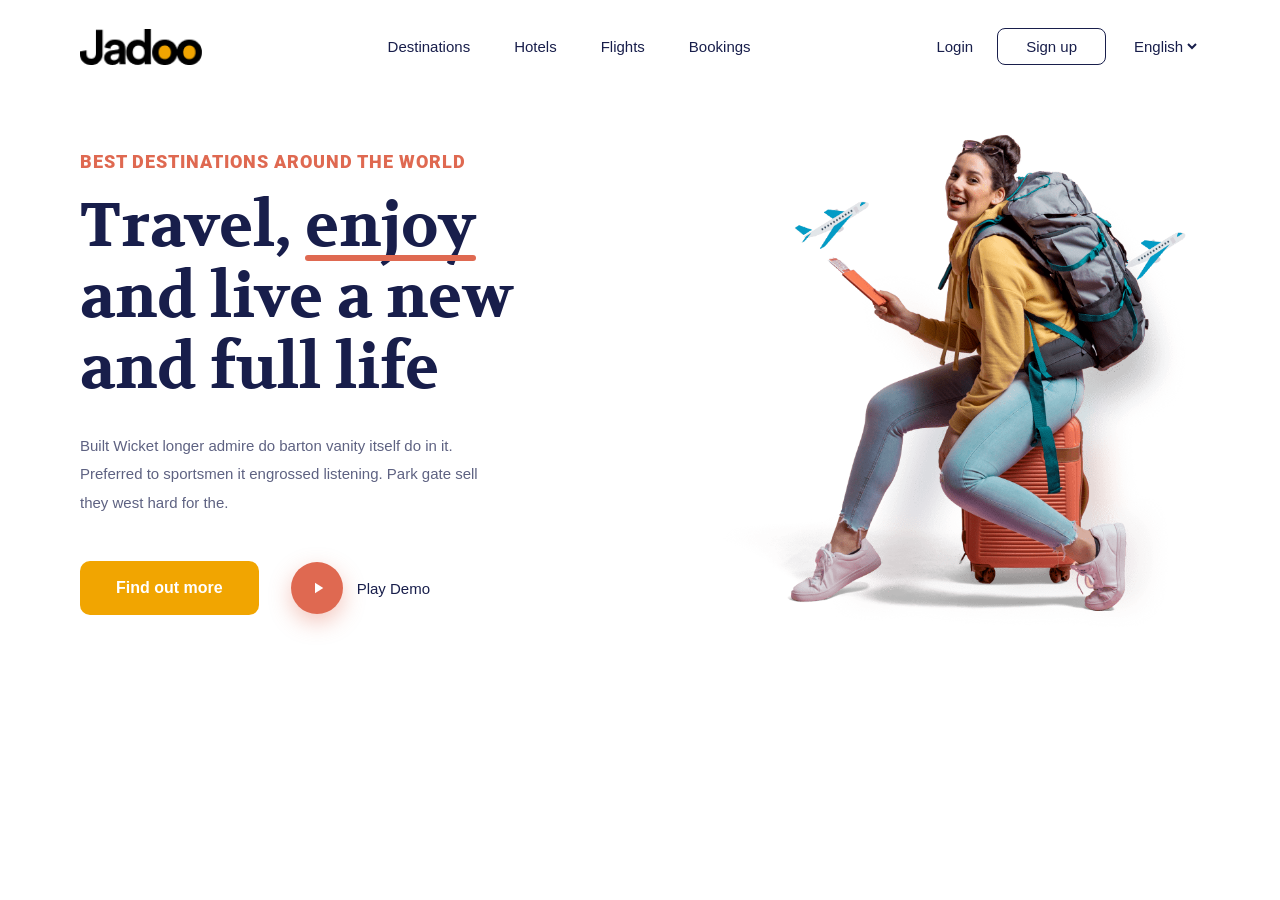
==== index.html @ 266fc5da "all okay without bootstrap" ====
<!DOCTYPE html>
<html lang="en">

<head>
  <meta charset="UTF-8">
  <meta name="viewport" content="width=device-width, initial-scale=1.0">
  <title>Jadoo – The Magic</title>
  <link rel="stylesheet" href="index.css">
  <link rel="stylesheet" href="common.css"/>

  <link
    href="https://fonts.googleapis.com/css2?family=Roboto:ital,wght@0,100..900;1,100..900&family=Volkhov:ital,wght@0,400;0,700;1,400;1,700&display=swap"
    rel="stylesheet">
</head>

<body>

  <!-- ── NAVBAR ── -->
  <nav class="nav">
    <div class="logo">
      <a href="index.html">
        <img src="assets/logo.png" alt="Jadoo" />
      </a>
    </div>

    <ul class="nav-links">
      <li><a href="destination.html">Destinations</a></li>
      <li><a href="hotels.">Hotels</a></li>
      <li><a href="flight.html">Flights</a></li>
      <li><a href="bookings.html">Bookings</a></li>
    </ul>

    <div class="nav-actions">
      <a href="#" class="login-link">Login</a>
      <a class="btn-signup" href="#">Sign up</a>
      <div class="lan">
        <select name="language">
          <option value="en">English</option>
          <option value="bn">বাংলা</option>
        </select>
      </div>
    </div>
  </nav>

  <div class="home">
    <div class="home-content">
      <p class="tagline">Best Destinations Around The World</p>

      <h1 class="hero-title">
        Travel, <span class="underline">enjoy</span><br>
        and live a new<br>
        and full life
      </h1>

      <p class="hero-desc">
        Built Wicket longer admire do barton vanity itself do in it.
        Preferred to sportsmen it engrossed listening. Park gate
        sell they west hard for the.
      </p>

      <div class="hero-cta">
        <button class="btn-primary">Find out more</button>
        <a class="play-demo" href="#">
          <div class="play-btn">
            <svg viewBox="0 0 24 24" xmlns="http://www.w3.org/2000/svg">
              <path d="M8 5v14l11-7z" fill="#fff" />
            </svg>
          </div>
          <span>Play Demo</span>
        </a>
      </div>
    </div>
    <div class="hero-image">
      <img class="traveller" src="assets/home/model image.png" alt="Happy traveller with luggage" />
    </div>
  </div>

  



</body>

</html>
---- index.css ----
/* ══════════════════════════
   index.css — Hero / Home
   Requires: common.css
══════════════════════════ */

/* ── HERO ── */
.home {
  display: flex;
  align-items: center;
  padding: 40px 80px;
  gap: 40px;
}

.home-content { flex: 0 0 48%; }

.tagline {
  font-family: 'Roboto', sans-serif;
  font-size: 18px;
  font-weight: 900;
  letter-spacing: 1px;
  color: var(--coral);
  text-transform: uppercase;
  margin-bottom: 20px;
}

.hero-title {
  font-family: 'Volkhov', serif;
  font-size: 62px;
  font-weight: 700;
  line-height: 1.15;
  color: var(--navy);
  margin-bottom: 26px;
}

.hero-title .underline {
  position: relative;
  display: inline-block;
}

.hero-title .underline::after {
  content: '';
  position: absolute;
  left: 0; bottom: 2px;
  width: 100%; height: 6px;
  background: var(--coral);
  border-radius: 3px;
}

.hero-desc {
  font-size: 15px;
  line-height: 1.9;
  max-width: 400px;
  margin-bottom: 44px;
}

/* ── CTA ── */
.hero-cta { display: flex; align-items: center; gap: 32px; }

.btn-primary {
  background: var(--orange);
  color: var(--white);
  border: none;
  border-radius: 10px;
  padding: 18px 36px;
  font-size: 16px;
  font-weight: 600;
  font-family: 'Poppins', sans-serif;
  cursor: pointer;
  transition: background var(--transition);
}

.btn-primary:hover { background: #d99400; }

.play-demo {
  display: flex;
  align-items: center;
  gap: 14px;
  font-size: 15px;
  font-weight: 500;
  color: var(--navy);
  text-decoration: none;
}

.play-btn {
  width: 52px; height: 52px;
  border-radius: 50%;
  background: var(--coral);
  display: flex;
  align-items: center;
  justify-content: center;
  box-shadow: 0 8px 22px rgba(223,105,81,.38);
  flex-shrink: 0;
}

.play-btn svg { width: 18px; height: 18px; margin-left: 3px; }

/* ── HERO IMAGE ── */
.hero-image {
  flex: 0 0 52%;
  display: flex;
  justify-content: center;
  align-items: flex-end;
}

.traveller {
  max-height: 500px;
  object-fit: contain;
  mix-blend-mode: multiply;
}

/* ── RESPONSIVE ── */
@media (max-width: 900px) {
  .home { flex-direction: column; padding: 30px 20px; text-align: center; }
  .hero-title { font-size: 40px; }
  .hero-cta { justify-content: center; }
  .hero-desc { margin: 0 auto 32px; }
  .hero-image { width: 100%; }
  .traveller { max-height: 320px; }
}
---- common.css ----
/* ══════════════════════════════
   common.css — shared across all pages
══════════════════════════════ */

/* ── GOOGLE FONTS (import in each HTML <head>) ──
   <link href="https://fonts.googleapis.com/css2?family=Volkhov:wght@700&family=Poppins:wght@400;500;600;700&family=Roboto:wght@700&display=swap" rel="stylesheet">
*/

/* ── VARIABLES ── */
:root {
  --navy:      #181E4B;
  --orange:    #F1A501;
  --coral:     #DF6951;
  --text:      #5E6282;
  --dark-blue: #14183E;
  --white:     #ffffff;
  --light-bg:  #FFF4E4;
  --radius:    12px;
  --radius-lg: 20px;
  --shadow:    0 8px 30px rgba(0,0,0,.08);
  --shadow-lg: 0 16px 48px rgba(0,0,0,.12);
  --transition: .3s ease;
}

/* ── RESET ── */
*, *::before, *::after { box-sizing: border-box; margin: 0; padding: 0; }

body {
  font-family: 'Poppins', sans-serif;
  background: var(--white);
  color: var(--text);
  overflow-x: hidden;
}

/* ── LAYOUT HELPERS ── */
.container {
  max-width: 1200px;
  margin: 0 auto;
  padding: 0 80px;
}

.section { padding: 80px 0; }

.section-header { text-align: center; margin-bottom: 56px; }

.section-subtitle {
  font-size: 14px;
  font-weight: 600;
  color: var(--coral);
  letter-spacing: 1px;
  margin-bottom: 8px;
}

.section-title {
  font-family: 'Volkhov', serif;
  font-size: 40px;
  font-weight: 700;
  color: var(--dark-blue);
  line-height: 1.2;
}

/* ── NAVBAR ── */
.nav {
  display: flex;
  align-items: center;
  justify-content: space-between;
  padding: 28px 80px;
}

.logo img { height: 36px; display: block; }

.nav-links { display: flex; gap: 44px; list-style: none; }

.nav-links a,
.login-link {
  text-decoration: none;
  color: var(--navy);
  font-size: 15px;
  font-weight: 500;
  transition: color var(--transition);
}

.nav-links a:hover,
.login-link:hover { color: var(--orange); }

.nav-actions { display: flex; align-items: center; gap: 24px; }

.btn-signup {
  border: 1.5px solid var(--navy);
  border-radius: 8px;
  padding: 9px 28px;
  font-size: 15px;
  font-weight: 500;
  color: var(--navy);
  text-decoration: none;
  background: transparent;
  transition: background var(--transition), color var(--transition);
}

.btn-signup:hover { background: var(--navy); color: var(--white); }

.lan select {
  border: none;
  outline: none;
  font-family: 'Poppins', sans-serif;
  font-size: 15px;
  font-weight: 500;
  color: var(--navy);
  cursor: pointer;
  background: transparent;
}

/* ── RESPONSIVE ── */
@media (max-width: 1024px) {
  .nav, .container { padding-left: 40px; padding-right: 40px; }
  .nav { padding-top: 20px; padding-bottom: 20px; }
}

@media (max-width: 768px) {
  .nav { flex-wrap: wrap; gap: 16px; padding: 16px 20px; }
  .nav-links { gap: 20px; flex-wrap: wrap; }
  .container { padding: 0 20px; }
  .section { padding: 50px 0; }
  .section-title { font-size: 28px; }
}
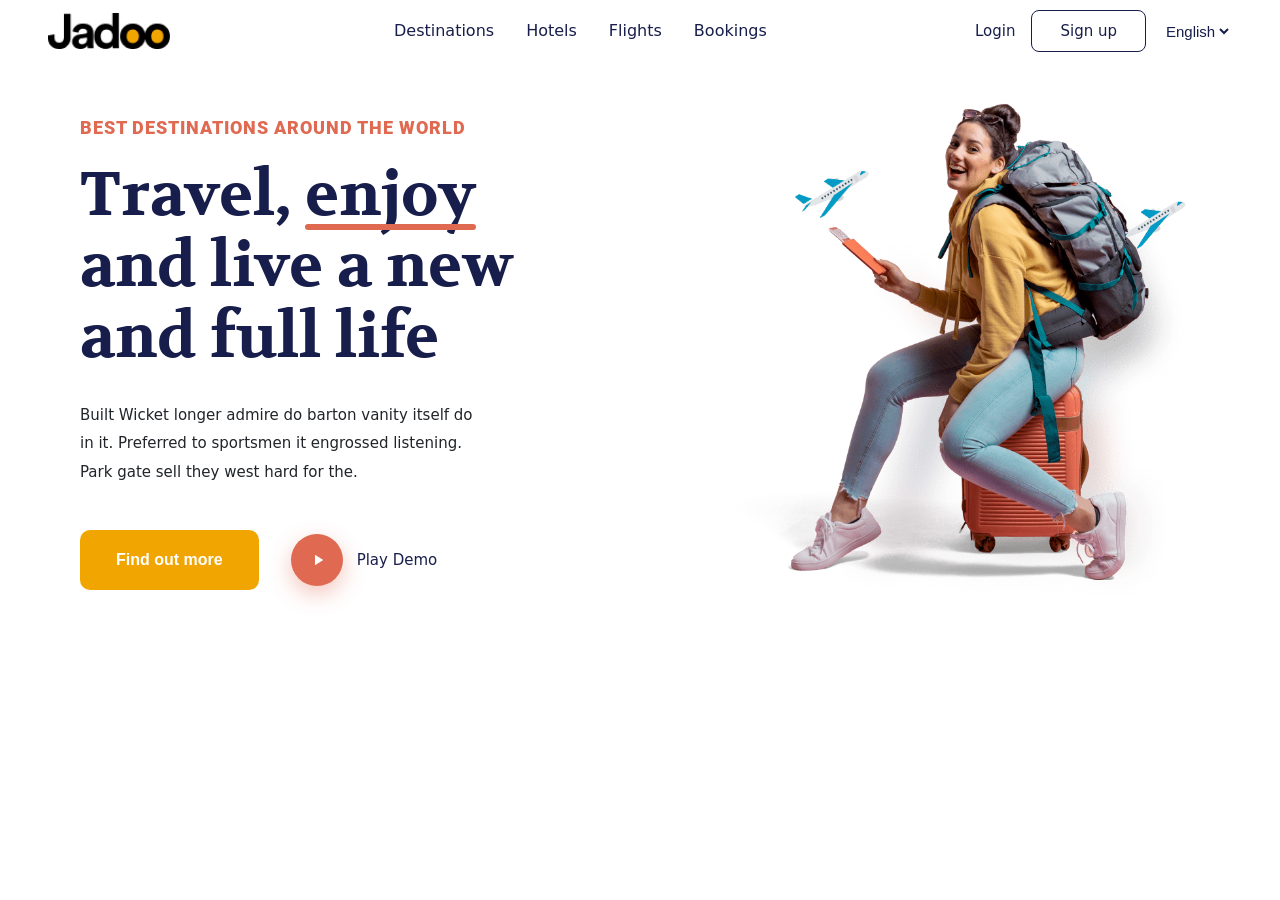
==== commit 903718aa: "complete" ====
--- a/index.html
+++ b/index.html
@@ -11,36 +11,52 @@
   <link
     href="https://fonts.googleapis.com/css2?family=Roboto:ital,wght@0,100..900;1,100..900&family=Volkhov:ital,wght@0,400;0,700;1,400;1,700&display=swap"
     rel="stylesheet">
+    <link rel="stylesheet"
+      href="https://cdn.jsdelivr.net/npm/bootstrap@5.3.3/dist/css/bootstrap.min.css">
 </head>
 
 <body>
 
   <!-- ── NAVBAR ── -->
-  <nav class="nav">
-    <div class="logo">
-      <a href="index.html">
-        <img src="assets/logo.png" alt="Jadoo" />
-      </a>
-    </div>
+  <nav class="navbar navbar-expand-lg">
+  <div class="container-fluid px-4 px-lg-5">
 
-    <ul class="nav-links">
-      <li><a href="destination.html">Destinations</a></li>
-      <li><a href="hotels.">Hotels</a></li>
-      <li><a href="flight.html">Flights</a></li>
-      <li><a href="bookings.html">Bookings</a></li>
-    </ul>
+    <!-- Logo -->
+    <a class="navbar-brand" href="index.html">
+      <img src="assets/logo.png" alt="Jadoo" height="36">
+    </a>
 
-    <div class="nav-actions">
-      <a href="#" class="login-link">Login</a>
-      <a class="btn-signup" href="#">Sign up</a>
-      <div class="lan">
-        <select name="language">
+    <!-- Hamburger -->
+    <button class="navbar-toggler" type="button"
+            data-bs-toggle="collapse"
+            data-bs-target="#navMenu">
+      <span class="navbar-toggler-icon"></span>
+    </button>
+
+    <!-- Collapsible content -->
+    <div class="collapse navbar-collapse" id="navMenu">
+
+      <!-- Centre links -->
+      <ul class="navbar-nav mx-auto gap-lg-3">
+        <li class="nav-item"><a class="nav-link" href="destination.html">Destinations</a></li>
+        <li class="nav-item"><a class="nav-link" href="hotels.html">Hotels</a></li>
+        <li class="nav-item"><a class="nav-link" href="flight.html">Flights</a></li>
+        <li class="nav-item"><a class="nav-link" href="bookings.html">Bookings</a></li>
+      </ul>
+
+      <!-- Right actions -->
+      <div class="d-flex align-items-center gap-3 mt-3 mt-lg-0">
+        <a href="#" class="login-link">Login</a>
+        <a href="#" class="btn-signup">Sign up</a>
+        <select class="lan-select" name="language">
           <option value="en">English</option>
           <option value="bn">বাংলা</option>
         </select>
       </div>
+
     </div>
-  </nav>
+  </div>
+</nav>
 
   <div class="home">
     <div class="home-content">
@@ -77,7 +93,7 @@
 
   
 
-
+<script src="https://cdn.jsdelivr.net/npm/bootstrap@5.3.3/dist/js/bootstrap.bundle.min.js"></script>
 
 </body>
 
--- a/common.css
+++ b/common.css
@@ -1,10 +1,6 @@
 /* ══════════════════════════════
    common.css — shared across all pages
 ══════════════════════════════ */
-
-/* ── GOOGLE FONTS (import in each HTML <head>) ──
-   <link href="https://fonts.googleapis.com/css2?family=Volkhov:wght@700&family=Poppins:wght@400;500;600;700&family=Roboto:wght@700&display=swap" rel="stylesheet">
-*/
 
 /* ── VARIABLES ── */
 :root {
@@ -59,31 +55,35 @@
   line-height: 1.2;
 }
 
-/* ── NAVBAR ── */
-.nav {
-  display: flex;
-  align-items: center;
-  justify-content: space-between;
-  padding: 28px 80px;
+/* ══════════════════════════════
+   NAVBAR — Bootstrap overrides
+══════════════════════════════ */
+.navbar {
+  padding: 16px 0;
+  background: var(--white) !important;
 }
 
-.logo img { height: 36px; display: block; }
+.navbar-brand img { height: 36px; display: block; }
 
-.nav-links { display: flex; gap: 44px; list-style: none; }
+.nav-link {
+  color: var(--navy) !important;
+  font-size: 15px;
+  font-weight: 500;
+  transition: color var(--transition);
+}
 
-.nav-links a,
+.nav-link:hover { color: var(--orange) !important; }
+
 .login-link {
   text-decoration: none;
   color: var(--navy);
   font-size: 15px;
   font-weight: 500;
   transition: color var(--transition);
+  white-space: nowrap;
 }
 
-.nav-links a:hover,
 .login-link:hover { color: var(--orange); }
-
-.nav-actions { display: flex; align-items: center; gap: 24px; }
 
 .btn-signup {
   border: 1.5px solid var(--navy);
@@ -95,11 +95,12 @@
   text-decoration: none;
   background: transparent;
   transition: background var(--transition), color var(--transition);
+  white-space: nowrap;
 }
 
 .btn-signup:hover { background: var(--navy); color: var(--white); }
 
-.lan select {
+.lan-select {
   border: none;
   outline: none;
   font-family: 'Poppins', sans-serif;
@@ -111,14 +112,7 @@
 }
 
 /* ── RESPONSIVE ── */
-@media (max-width: 1024px) {
-  .nav, .container { padding-left: 40px; padding-right: 40px; }
-  .nav { padding-top: 20px; padding-bottom: 20px; }
-}
-
 @media (max-width: 768px) {
-  .nav { flex-wrap: wrap; gap: 16px; padding: 16px 20px; }
-  .nav-links { gap: 20px; flex-wrap: wrap; }
   .container { padding: 0 20px; }
   .section { padding: 50px 0; }
   .section-title { font-size: 28px; }
